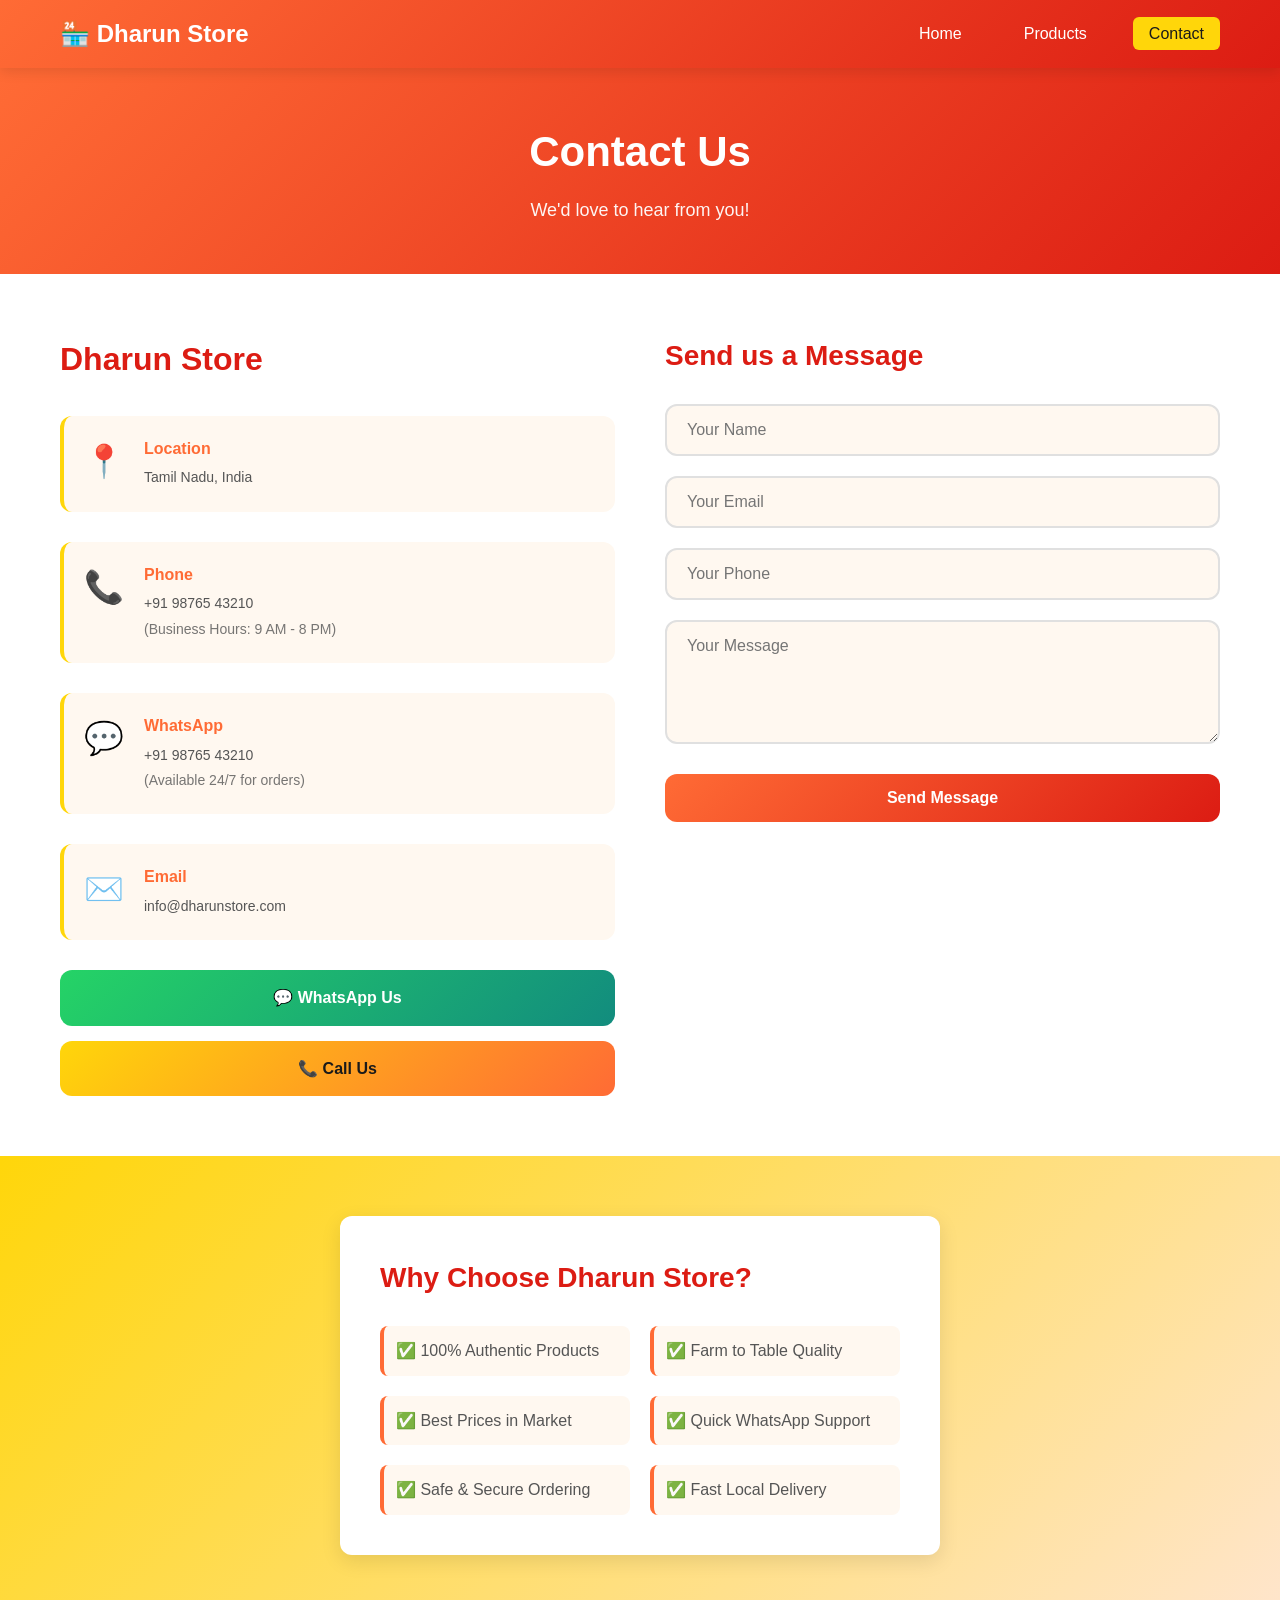
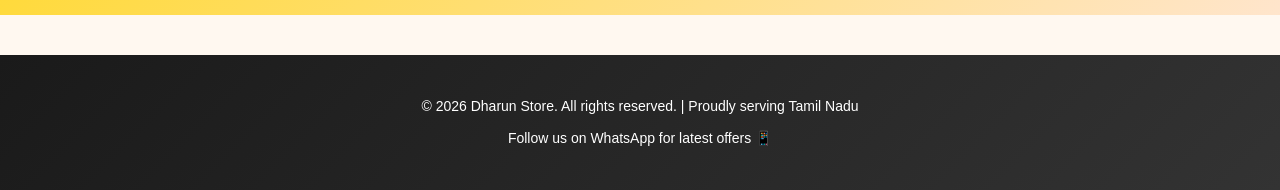
==== contact.html @ 59f2f1f3 "first commit" ====
<!doctype html>
<html lang="en">
  <head>
    <meta charset="UTF-8" />
    <meta name="viewport" content="width=device-width, initial-scale=1.0" />
    <title>Contact Us - Dharun Store</title>
    <link rel="stylesheet" href="styles.css" />
  </head>
  <body>
    <!-- Navigation Bar -->
    <nav class="navbar">
      <div class="nav-container">
        <div class="logo">🏪 Dharun Store</div>
        <ul class="nav-links">
          <li><a href="index.html">Home</a></li>
          <li><a href="products.html">Products</a></li>
          <li><a href="contact.html" class="active">Contact</a></li>
        </ul>
      </div>
    </nav>

    <!-- Page Header -->
    <div class="page-header">
      <h1>Contact Us</h1>
      <p>We'd love to hear from you!</p>
    </div>

    <!-- Contact Section -->
    <section class="contact-section">
      <div class="container">
        <div class="contact-grid">
          <!-- Contact Info -->
          <div class="contact-info">
            <h2>Dharun Store</h2>

            <div class="info-item">
              <span class="info-icon">📍</span>
              <div>
                <h3>Location</h3>
                <p>Tamil Nadu, India</p>
              </div>
            </div>

            <div class="info-item">
              <span class="info-icon">📞</span>
              <div>
                <h3>Phone</h3>
                <p>+91 98765 43210</p>
                <p class="small-text">(Business Hours: 9 AM - 8 PM)</p>
              </div>
            </div>

            <div class="info-item">
              <span class="info-icon">💬</span>
              <div>
                <h3>WhatsApp</h3>
                <p>+91 98765 43210</p>
                <p class="small-text">(Available 24/7 for orders)</p>
              </div>
            </div>

            <div class="info-item">
              <span class="info-icon">✉️</span>
              <div>
                <h3>Email</h3>
                <p>info@dharunstore.com</p>
              </div>
            </div>

            <div class="cta-buttons">
              <a
                href="https://wa.me/919876543210?text=Hello%20Dharun%20Store%2C%20I%20would%20like%20to%20know%20more%20about%20your%20products"
                target="_blank"
                class="whatsapp-button"
              >
                💬 WhatsApp Us
              </a>
              <a href="tel:+919876543210" class="phone-button"> 📞 Call Us </a>
            </div>
          </div>

          <!-- Contact Form -->
          <div class="contact-form-wrapper">
            <h2>Send us a Message</h2>
            <form class="contact-form" id="contactForm">
              <div class="form-group">
                <input
                  type="text"
                  placeholder="Your Name"
                  required
                  class="form-input"
                />
              </div>
              <div class="form-group">
                <input
                  type="email"
                  placeholder="Your Email"
                  required
                  class="form-input"
                />
              </div>
              <div class="form-group">
                <input
                  type="tel"
                  placeholder="Your Phone"
                  required
                  class="form-input"
                />
              </div>
              <div class="form-group">
                <textarea
                  placeholder="Your Message"
                  rows="5"
                  required
                  class="form-input"
                ></textarea>
              </div>
              <button type="submit" class="submit-button">Send Message</button>
            </form>
          </div>
        </div>
      </div>
    </section>

    <!-- Map/Info Section -->
    <section class="info-section">
      <div class="container">
        <div class="info-box">
          <h3>Why Choose Dharun Store?</h3>
          <ul class="info-list">
            <li>✅ 100% Authentic Products</li>
            <li>✅ Farm to Table Quality</li>
            <li>✅ Best Prices in Market</li>
            <li>✅ Quick WhatsApp Support</li>
            <li>✅ Safe & Secure Ordering</li>
            <li>✅ Fast Local Delivery</li>
          </ul>
        </div>
      </div>
    </section>

    <!-- Footer -->
    <footer class="footer">
      <div class="container">
        <p>
          &copy; 2026 Dharun Store. All rights reserved. | Proudly serving Tamil
          Nadu
        </p>
        <p>Follow us on WhatsApp for latest offers 📱</p>
      </div>
    </footer>

    <script src="script.js"></script>
    <script>
      // Handle contact form submission
      document
        .getElementById("contactForm")
        .addEventListener("submit", function (e) {
          e.preventDefault();
          alert("Thank you for your message! We will contact you soon.");
          this.reset();
        });
    </script>
  </body>
</html>
---- styles.css ----
/* ============================================
   DHARUN STORE - CSS Stylesheet
   Modern E-commerce Website for Tamil Nadu
   ============================================ */

/* ================== ROOT VARIABLES ================== */
:root {
    --primary-color: #FF6B35;
    --secondary-color: #FFD60A;
    --accent-color: #DC1C13;
    --light-bg: #FFF8F0;
    --dark-text: #1A1A1A;
    --text-light: #555555;
    --white: #FFFFFF;
    --border-radius: 12px;
    --transition: all 0.3s ease;
}

/* ================== RESET & BASE STYLES ================== */
* {
    margin: 0;
    padding: 0;
    box-sizing: border-box;
}

html {
    scroll-behavior: smooth;
}

body {
    font-family: 'Segoe UI', Tahoma, Geneva, Verdana, sans-serif;
    line-height: 1.6;
    color: var(--dark-text);
    background-color: var(--light-bg);
}

/* ================== CONTAINER ================== */
.container {
    max-width: 1200px;
    margin: 0 auto;
    padding: 0 20px;
}

/* ================== NAVIGATION BAR ================== */
.navbar {
    background: linear-gradient(135deg, var(--primary-color) 0%, var(--accent-color) 100%);
    padding: 15px 0;
    position: sticky;
    top: 0;
    z-index: 100;
    box-shadow: 0 4px 12px rgba(0, 0, 0, 0.1);
}

.nav-container {
    max-width: 1200px;
    margin: 0 auto;
    padding: 0 20px;
    display: flex;
    justify-content: space-between;
    align-items: center;
}

.logo {
    font-size: 24px;
    font-weight: bold;
    color: var(--white);
    display: flex;
    align-items: center;
    gap: 8px;
}

.nav-links {
    display: flex;
    list-style: none;
    gap: 30px;
    flex-direction: row;
}

.nav-links a {
    color: var(--white);
    text-decoration: none;
    font-weight: 500;
    padding: 8px 16px;
    border-radius: 6px;
    transition: var(--transition);
}

.nav-links a:hover,
.nav-links a.active {
    background-color: var(--secondary-color);
    color: var(--dark-text);
}

/* ================== HERO BANNER ================== */
.hero-banner {
    background: linear-gradient(135deg, #FF6B35 0%, #DC1C13 50%, #FFD60A 100%);
    color: var(--white);
    padding: 80px 20px;
    text-align: center;
    position: relative;
    overflow: hidden;
}

.hero-banner::before {
    content: '';
    position: absolute;
    top: 0;
    left: 0;
    right: 0;
    bottom: 0;
    background: radial-gradient(circle at 20% 50%, rgba(255, 255, 255, 0.1) 0%, transparent 50%);
    pointer-events: none;
}

.hero-content {
    position: relative;
    z-index: 2;
    animation: fadeInDown 0.8s ease-out;
}

.hero-title {
    font-size: 48px;
    font-weight: 900;
    margin-bottom: 15px;
    text-shadow: 2px 2px 4px rgba(0, 0, 0, 0.2);
}

.hero-subtitle {
    font-size: 28px;
    font-weight: 700;
    margin-bottom: 10px;
    animation: pulse 2s infinite;
}

.hero-desc {
    font-size: 18px;
    opacity: 0.95;
    margin-top: 15px;
}

/* ================== FEATURED PRODUCTS SECTION ================== */
.featured-section {
    padding: 60px 20px;
    background-color: var(--white);
}

.section-title {
    font-size: 36px;
    font-weight: 900;
    color: var(--accent-color);
    margin-bottom: 40px;
    text-align: center;
    position: relative;
    padding-bottom: 20px;
}

.section-title::after {
    content: '';
    position: absolute;
    bottom: 0;
    left: 50%;
    transform: translateX(-50%);
    width: 60px;
    height: 4px;
    background: linear-gradient(90deg, var(--primary-color), var(--secondary-color));
    border-radius: 2px;
}

.products-grid {
    display: grid;
    grid-template-columns: repeat(auto-fill, minmax(200px, 1fr));
    gap: 25px;
    margin-bottom: 40px;
}

/* ================== PRODUCT CARD ================== */
.product-card {
    background: var(--light-bg);
    border-radius: var(--border-radius);
    overflow: hidden;
    transition: var(--transition);
    box-shadow: 0 4px 15px rgba(0, 0, 0, 0.08);
    border: 2px solid transparent;
    display: flex;
    flex-direction: column;
}

.product-card:hover {
    transform: translateY(-8px);
    box-shadow: 0 12px 25px rgba(0, 0, 0, 0.15);
    border-color: var(--primary-color);
}

.product-image {
    width: 100%;
    height: 200px;
    background: linear-gradient(135deg, #FFE5CC 0%, #FFF8F0 100%);
    display: flex;
    align-items: center;
    justify-content: center;
    font-size: 80px;
    overflow: hidden;
    position: relative;
}

.product-image img {
    width: 100%;
    height: 100%;
    object-fit: cover;
}

.product-info {
    padding: 20px;
    flex-grow: 1;
    display: flex;
    flex-direction: column;
}

.product-name {
    font-size: 16px;
    font-weight: 700;
    color: var(--dark-text);
    margin-bottom: 8px;
    line-height: 1.4;
    min-height: 40px;
}

.product-price {
    font-size: 22px;
    font-weight: 900;
    color: var(--accent-color);
    margin-bottom: 15px;
    display: flex;
    align-items: baseline;
    gap: 8px;
}

.product-price .currency {
    font-size: 16px;
}

.whatsapp-order-btn {
    background: linear-gradient(135deg, #25D366 0%, #128C7E 100%);
    color: var(--white);
    border: none;
    padding: 12px 20px;
    border-radius: 8px;
    font-weight: 700;
    cursor: pointer;
    transition: var(--transition);
    font-size: 14px;
    margin-top: auto;
    display: flex;
    align-items: center;
    justify-content: center;
    gap: 8px;
}

.whatsapp-order-btn:hover {
    transform: scale(1.05);
    box-shadow: 0 8px 16px rgba(37, 211, 102, 0.3);
}

.whatsapp-order-btn:active {
    transform: scale(0.95);
}

/* ================== CTA BUTTON ================== */
.cta-container {
    text-align: center;
    margin-top: 40px;
}

.cta-button {
    display: inline-block;
    background: linear-gradient(135deg, var(--primary-color) 0%, var(--accent-color) 100%);
    color: var(--white);
    padding: 18px 50px;
    border-radius: 50px;
    text-decoration: none;
    font-weight: 700;
    font-size: 18px;
    transition: var(--transition);
    box-shadow: 0 6px 20px rgba(255, 107, 53, 0.3);
}

.cta-button:hover {
    transform: translateY(-3px);
    box-shadow: 0 10px 30px rgba(255, 107, 53, 0.4);
}

/* ================== FEATURES SECTION ================== */
.features-section {
    background: linear-gradient(135deg, #FFE5CC 0%, #FFFAED 100%);
    padding: 60px 20px;
}

.features-grid {
    display: grid;
    grid-template-columns: repeat(auto-fit, minmax(250px, 1fr));
    gap: 30px;
}

.feature-card {
    background: var(--white);
    padding: 40px 30px;
    border-radius: var(--border-radius);
    text-align: center;
    transition: var(--transition);
    box-shadow: 0 4px 15px rgba(0, 0, 0, 0.08);
    border-bottom: 4px solid var(--secondary-color);
}

.feature-card:hover {
    transform: translateY(-8px);
    box-shadow: 0 12px 25px rgba(0, 0, 0, 0.15);
    border-bottom-color: var(--accent-color);
}

.feature-icon {
    font-size: 48px;
    margin-bottom: 20px;
    display: inline-block;
    animation: bounce 2s infinite;
}

.feature-card h3 {
    font-size: 20px;
    color: var(--accent-color);
    margin-bottom: 12px;
}

.feature-card p {
    color: var(--text-light);
    font-size: 14px;
}

/* ================== PAGE HEADER ================== */
.page-header {
    background: linear-gradient(135deg, var(--primary-color) 0%, var(--accent-color) 100%);
    color: var(--white);
    padding: 50px 20px;
    text-align: center;
}

.page-header h1 {
    font-size: 42px;
    font-weight: 900;
    margin-bottom: 10px;
}

.page-header p {
    font-size: 18px;
    opacity: 0.95;
}

/* ================== FILTER SECTION ================== */
.filter-section {
    background: var(--white);
    padding: 30px 20px;
    border-bottom: 2px solid #FFE5CC;
}

.search-box {
    position: relative;
    max-width: 500px;
    margin: 0 auto;
}

.search-input {
    width: 100%;
    padding: 15px 20px 15px 45px;
    border: 2px solid var(--secondary-color);
    border-radius: 30px;
    font-size: 16px;
    transition: var(--transition);
    background: var(--light-bg);
}

.search-input:focus {
    outline: none;
    border-color: var(--primary-color);
    background: var(--white);
    box-shadow: 0 4px 15px rgba(255, 107, 53, 0.2);
}

.search-icon {
    position: absolute;
    left: 15px;
    top: 50%;
    transform: translateY(-50%);
    font-size: 20px;
}

/* ================== PRODUCTS SECTION ================== */
.products-section {
    padding: 40px 20px;
    min-height: 60vh;
}

/* ================== CONTACT SECTION ================== */
.contact-section {
    background-color: var(--white);
    padding: 60px 20px;
}

.contact-grid {
    display: grid;
    grid-template-columns: 1fr 1fr;
    gap: 50px;
    align-items: start;
}

.contact-info h2 {
    font-size: 32px;
    color: var(--accent-color);
    margin-bottom: 30px;
    font-weight: 900;
}

.info-item {
    display: flex;
    gap: 20px;
    margin-bottom: 30px;
    padding: 20px;
    background: var(--light-bg);
    border-radius: var(--border-radius);
    border-left: 4px solid var(--secondary-color);
    transition: var(--transition);
}

.info-item:hover {
    box-shadow: 0 6px 15px rgba(0, 0, 0, 0.08);
    transform: translateX(5px);
}

.info-icon {
    font-size: 32px;
    min-width: 40px;
}

.info-item h3 {
    color: var(--primary-color);
    margin-bottom: 5px;
    font-size: 16px;
}

.info-item p {
    color: var(--text-light);
    font-size: 14px;
    margin: 3px 0;
}

.small-text {
    font-size: 13px;
    opacity: 0.8;
    margin-top: 5px;
}

.cta-buttons {
    display: flex;
    flex-direction: column;
    gap: 15px;
    margin-top: 30px;
}

.whatsapp-button,
.phone-button {
    display: inline-flex;
    align-items: center;
    justify-content: center;
    gap: 10px;
    padding: 15px 30px;
    border-radius: var(--border-radius);
    text-decoration: none;
    font-weight: 700;
    font-size: 16px;
    transition: var(--transition);
    text-align: center;
}

.whatsapp-button {
    background: linear-gradient(135deg, #25D366 0%, #128C7E 100%);
    color: var(--white);
}

.whatsapp-button:hover {
    transform: translateY(-3px);
    box-shadow: 0 8px 20px rgba(37, 211, 102, 0.3);
}

.phone-button {
    background: linear-gradient(135deg, var(--secondary-color) 0%, var(--primary-color) 100%);
    color: var(--dark-text);
}

.phone-button:hover {
    transform: translateY(-3px);
    box-shadow: 0 8px 20px rgba(255, 107, 53, 0.3);
}

/* ================== CONTACT FORM ================== */
.contact-form-wrapper h2 {
    font-size: 28px;
    color: var(--accent-color);
    margin-bottom: 25px;
    font-weight: 900;
}

.contact-form {
    display: flex;
    flex-direction: column;
    gap: 20px;
}

.form-group {
    display: flex;
    flex-direction: column;
}

.form-input {
    padding: 15px 20px;
    border: 2px solid #E0E0E0;
    border-radius: var(--border-radius);
    font-size: 16px;
    font-family: inherit;
    transition: var(--transition);
    background: var(--light-bg);
}

.form-input:focus {
    outline: none;
    border-color: var(--primary-color);
    background: var(--white);
    box-shadow: 0 4px 15px rgba(255, 107, 53, 0.2);
}

.submit-button {
    padding: 15px 40px;
    background: linear-gradient(135deg, var(--primary-color) 0%, var(--accent-color) 100%);
    color: var(--white);
    border: none;
    border-radius: var(--border-radius);
    font-weight: 700;
    font-size: 16px;
    cursor: pointer;
    transition: var(--transition);
    margin-top: 10px;
}

.submit-button:hover {
    transform: translateY(-3px);
    box-shadow: 0 8px 20px rgba(255, 107, 53, 0.3);
}

.submit-button:active {
    transform: translateY(-1px);
}

/* ================== INFO SECTION ================== */
.info-section {
    background: linear-gradient(135deg, var(--secondary-color) 0%, #FFE5CC 100%);
    padding: 60px 20px;
}

.info-box {
    background: var(--white);
    padding: 40px;
    border-radius: var(--border-radius);
    box-shadow: 0 6px 20px rgba(0, 0, 0, 0.1);
    max-width: 600px;
    margin: 0 auto;
}

.info-box h3 {
    font-size: 28px;
    color: var(--accent-color);
    margin-bottom: 25px;
    font-weight: 900;
}

.info-list {
    list-style: none;
    display: grid;
    grid-template-columns: 1fr 1fr;
    gap: 20px;
}

.info-list li {
    color: var(--text-light);
    font-size: 16px;
    font-weight: 500;
    padding: 12px;
    background: var(--light-bg);
    border-radius: 8px;
    border-left: 4px solid var(--primary-color);
    transition: var(--transition);
}

.info-list li:hover {
    background: linear-gradient(135deg, #FFE5CC 0%, #FFF8F0 100%);
    transform: translateX(5px);
}

/* ================== FOOTER ================== */
.footer {
    background: linear-gradient(135deg, var(--dark-text) 0%, #333333 100%);
    color: var(--white);
    text-align: center;
    padding: 30px 20px;
    margin-top: 40px;
}

.footer p {
    margin: 10px 0;
    font-size: 14px;
}

/* ================== ANIMATIONS ================== */
@keyframes fadeInDown {
    from {
        opacity: 0;
        transform: translateY(-30px);
    }
    to {
        opacity: 1;
        transform: translateY(0);
    }
}

@keyframes pulse {
    0%, 100% {
        opacity: 1;
    }
    50% {
        opacity: 0.8;
    }
}

@keyframes bounce {
    0%, 100% {
        transform: translateY(0);
    }
    50% {
        transform: translateY(-10px);
    }
}

/* ================== RESPONSIVE DESIGN ================== */

/* Tablets (768px and below) */
@media (max-width: 768px) {
    .nav-links {
        gap: 15px;
        font-size: 14px;
    }

    .hero-title {
        font-size: 36px;
    }

    .hero-subtitle {
        font-size: 20px;
    }

    .section-title {
        font-size: 28px;
    }

    .products-grid {
        grid-template-columns: repeat(auto-fill, minmax(150px, 1fr));
        gap: 15px;
    }

    .features-grid {
        grid-template-columns: 1fr 1fr;
        gap: 20px;
    }

    .contact-grid {
        grid-template-columns: 1fr;
        gap: 30px;
    }

    .info-list {
        grid-template-columns: 1fr;
    }

    .page-header h1 {
        font-size: 32px;
    }

    .feature-card {
        padding: 25px 20px;
    }

    .info-item {
        padding: 15px;
    }
}

/* Mobile (480px and below) */
@media (max-width: 480px) {
    .navbar {
        padding: 10px 0;
    }

    .nav-container {
        flex-wrap: wrap;
        gap: 10px;
    }

    .logo {
        font-size: 18px;
    }

    .nav-links {
        width: 100%;
        gap: 10px;
        font-size: 12px;
        justify-content: space-around;
    }

    .nav-links a {
        padding: 6px 12px;
    }

    .hero-banner {
        padding: 50px 15px;
    }

    .hero-title {
        font-size: 28px;
    }

    .hero-subtitle {
        font-size: 18px;
    }

    .hero-desc {
        font-size: 14px;
    }

    .featured-section,
    .contact-section,
    .info-section {
        padding: 40px 15px;
    }

    .section-title {
        font-size: 24px;
        margin-bottom: 25px;
    }

    .products-grid {
        grid-template-columns: repeat(2, 1fr);
        gap: 12px;
    }

    .product-card {
        border-radius: 8px;
    }

    .product-image {
        height: 150px;
        font-size: 60px;
    }

    .product-info {
        padding: 15px;
    }

    .product-name {
        font-size: 14px;
        min-height: 35px;
    }

    .product-price {
        font-size: 18px;
    }

    .whatsapp-order-btn {
        padding: 10px 15px;
        font-size: 12px;
    }

    .cta-button {
        padding: 14px 30px;
        font-size: 16px;
    }

    .features-grid {
        grid-template-columns: 1fr;
        gap: 15px;
    }

    .feature-card {
        padding: 20px 15px;
    }

    .feature-icon {
        font-size: 36px;
    }

    .feature-card h3 {
        font-size: 18px;
    }

    .page-header {
        padding: 35px 15px;
    }

    .page-header h1 {
        font-size: 24px;
    }

    .page-header p {
        font-size: 14px;
    }

    .search-input {
        padding: 12px 15px 12px 40px;
        font-size: 14px;
    }

    .contact-info h2,
    .contact-form-wrapper h2 {
        font-size: 22px;
    }

    .info-item {
        margin-bottom: 20px;
        padding: 12px;
    }

    .info-icon {
        font-size: 24px;
        min-width: 30px;
    }

    .info-item h3 {
        font-size: 14px;
    }

    .info-item p {
        font-size: 12px;
    }

    .whatsapp-button,
    .phone-button {
        padding: 12px 20px;
        font-size: 14px;
    }

    .cta-buttons {
        flex-direction: row;
        gap: 10px;
    }

    .whatsapp-button,
    .phone-button {
        flex: 1;
        padding: 12px 15px;
    }

    .form-input {
        padding: 12px 15px;
        font-size: 14px;
    }

    .submit-button {
        padding: 12px 25px;
        font-size: 14px;
    }

    .info-box {
        padding: 25px 20px;
    }

    .info-box h3 {
        font-size: 22px;
        margin-bottom: 18px;
    }

    .info-list {
        grid-template-columns: 1fr;
        gap: 12px;
    }

    .info-list li {
        font-size: 14px;
        padding: 10px;
    }

    .footer p {
        font-size: 12px;
        margin: 8px 0;
    }
}

/* Very Small Phones (Below 360px) */
@media (max-width: 360px) {
    .hero-title {
        font-size: 24px;
    }

    .hero-subtitle {
        font-size: 16px;
    }

    .products-grid {
        grid-template-columns: 1fr;
    }

    .cta-buttons {
        flex-direction: column;
    }

    .whatsapp-button,
    .phone-button {
        width: 100%;
    }
}
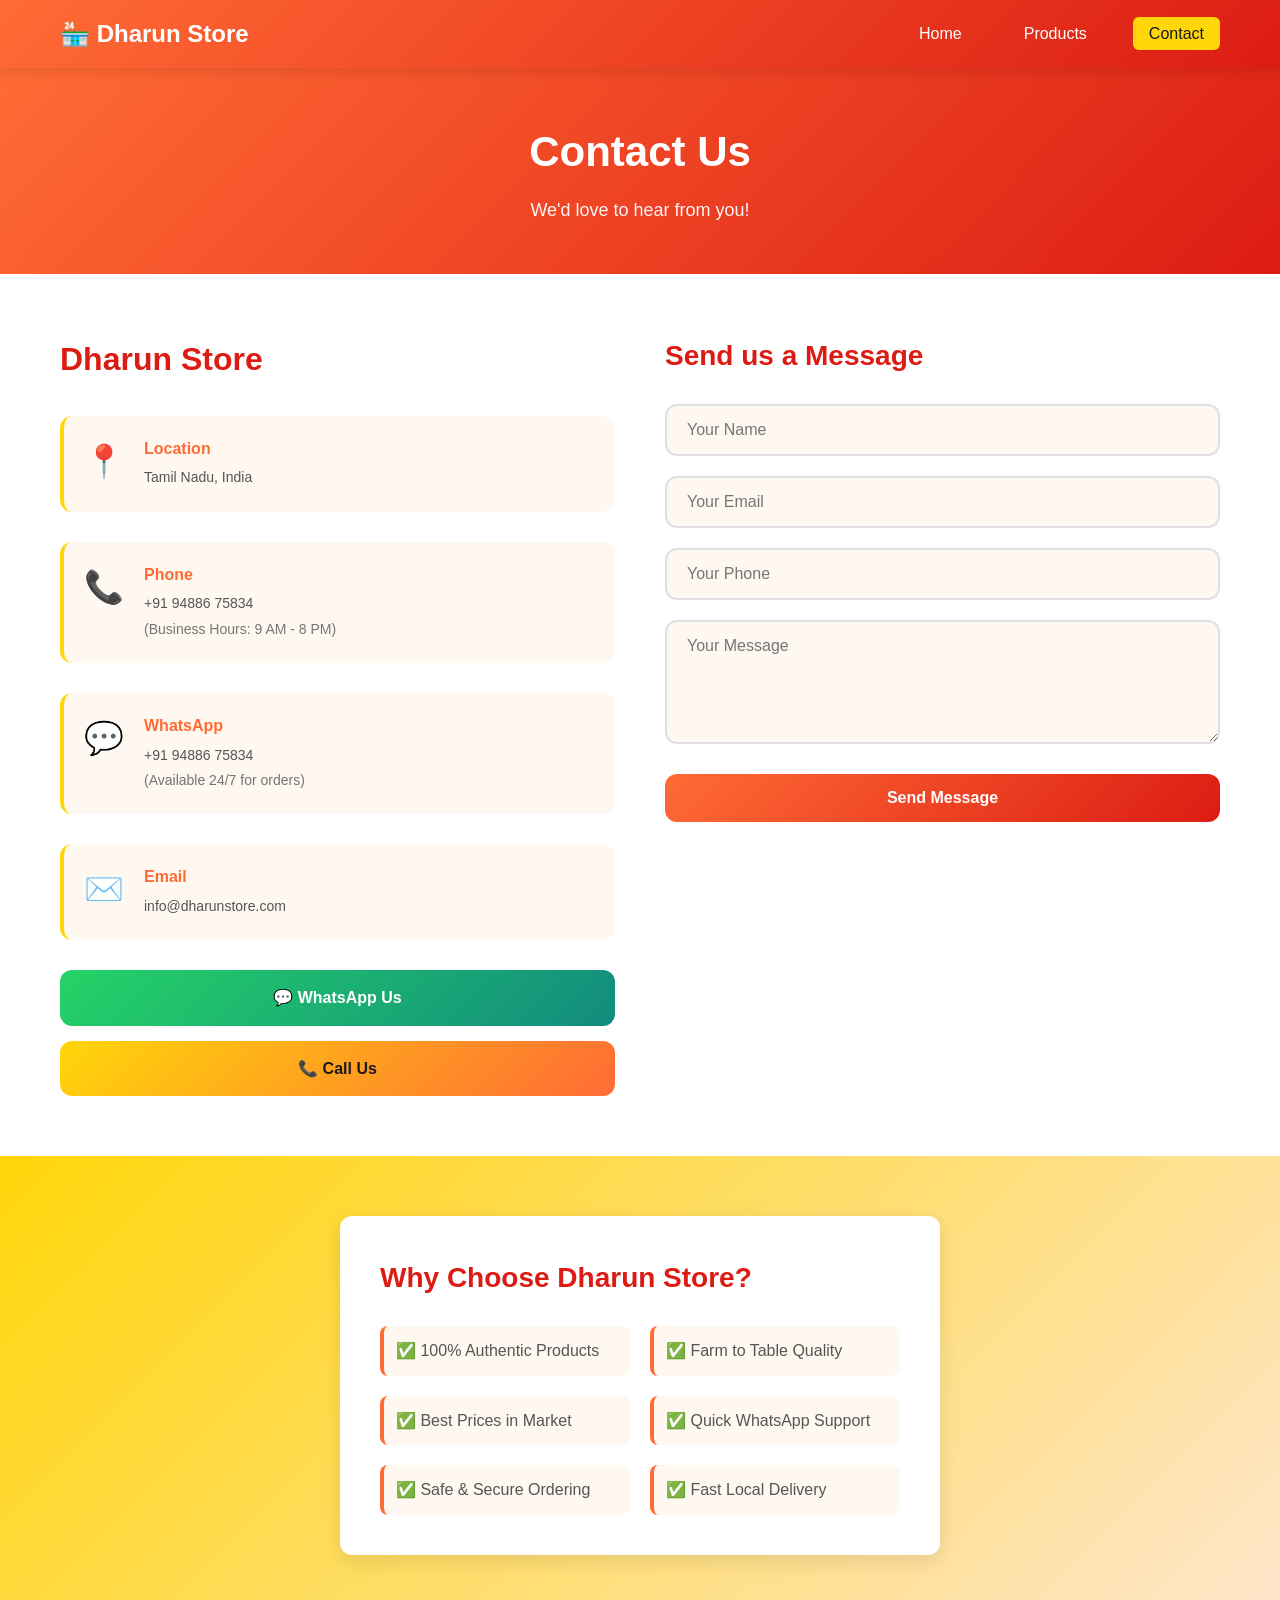
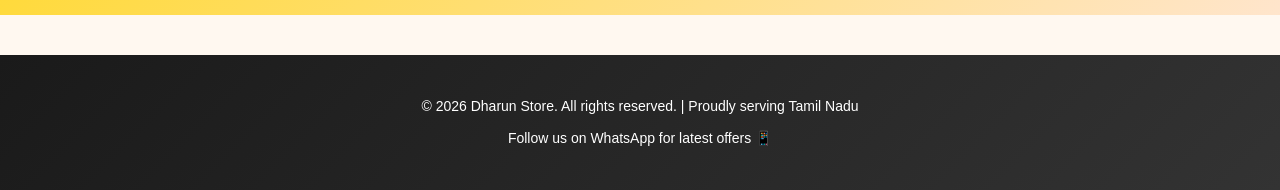
==== commit c95951fb: "number changed" ====
--- a/contact.html
+++ b/contact.html
@@ -45,7 +45,7 @@
               <span class="info-icon">📞</span>
               <div>
                 <h3>Phone</h3>
-                <p>+91 98765 43210</p>
+                <p>+91 94886 75834</p>
                 <p class="small-text">(Business Hours: 9 AM - 8 PM)</p>
               </div>
             </div>
@@ -54,7 +54,7 @@
               <span class="info-icon">💬</span>
               <div>
                 <h3>WhatsApp</h3>
-                <p>+91 98765 43210</p>
+                <p>+91 94886 75834</p>
                 <p class="small-text">(Available 24/7 for orders)</p>
               </div>
             </div>
@@ -69,13 +69,13 @@
 
             <div class="cta-buttons">
               <a
-                href="https://wa.me/919876543210?text=Hello%20Dharun%20Store%2C%20I%20would%20like%20to%20know%20more%20about%20your%20products"
+                href="https://wa.me/919488675834?text=Hello%20Dharun%20Store%2C%20I%20would%20like%20to%20know%20more%20about%20your%20products"
                 target="_blank"
                 class="whatsapp-button"
               >
                 💬 WhatsApp Us
               </a>
-              <a href="tel:+919876543210" class="phone-button"> 📞 Call Us </a>
+              <a href="tel:+919488675834" class="phone-button"> 📞 Call Us </a>
             </div>
           </div>
 
